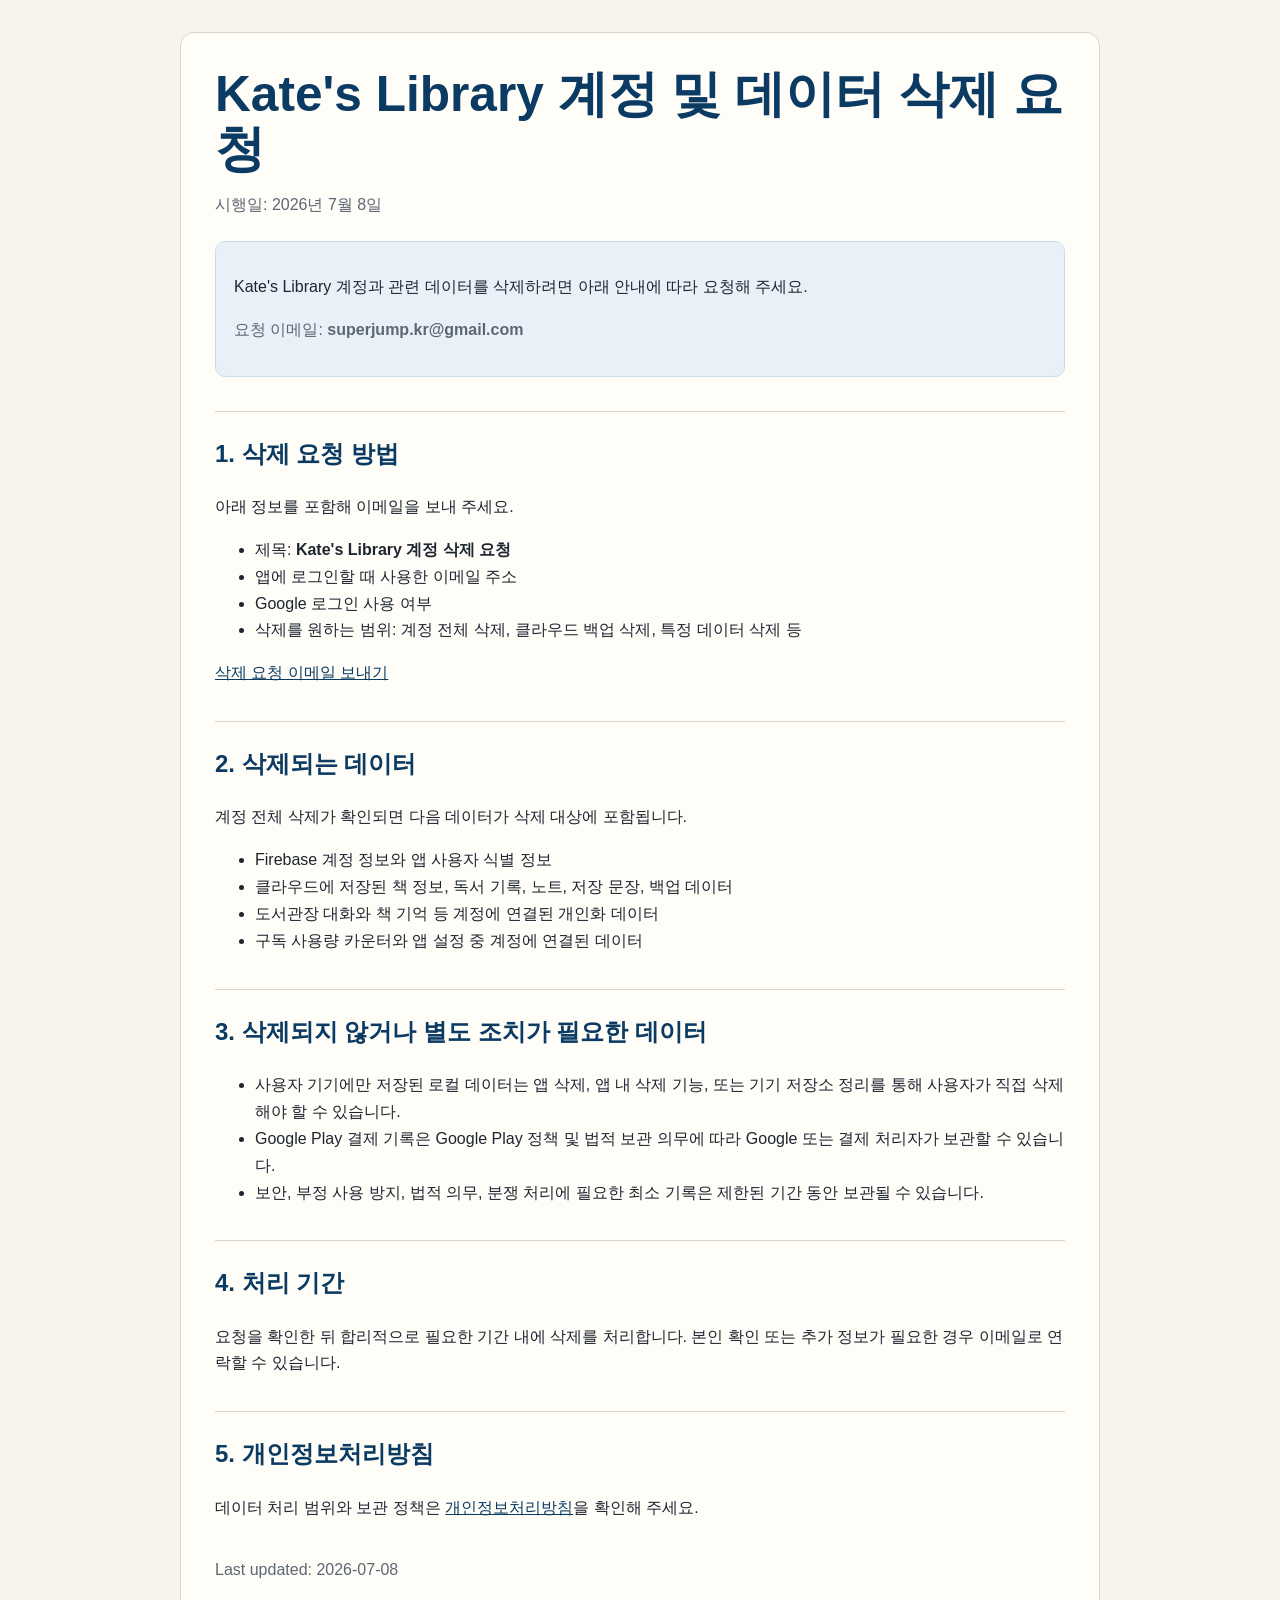
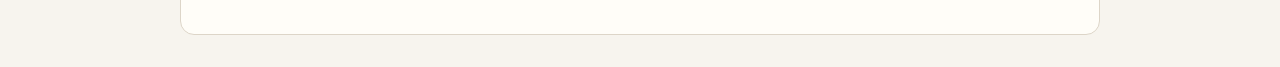
==== apps/kates-library/data-deletion/index.html @ 246c1195 "Add Kate's Library legal pages" ====
<!doctype html>
<html lang="ko">
  <head>
    <meta charset="utf-8">
    <meta name="viewport" content="width=device-width, initial-scale=1">
    <title>Kate's Library 계정 및 데이터 삭제 요청</title>
    <link rel="stylesheet" href="../../../assets/styles.css">
  </head>
  <body>
    <main>
      <h1>Kate's Library 계정 및 데이터 삭제 요청</h1>
      <p class="meta">시행일: 2026년 7월 8일</p>

      <div class="callout">
        <p>Kate's Library 계정과 관련 데이터를 삭제하려면 아래 안내에 따라 요청해 주세요.</p>
        <p class="note">요청 이메일: <strong>superjump.kr@gmail.com</strong></p>
      </div>

      <h2>1. 삭제 요청 방법</h2>
      <p>아래 정보를 포함해 이메일을 보내 주세요.</p>
      <ul>
        <li>제목: <strong>Kate's Library 계정 삭제 요청</strong></li>
        <li>앱에 로그인할 때 사용한 이메일 주소</li>
        <li>Google 로그인 사용 여부</li>
        <li>삭제를 원하는 범위: 계정 전체 삭제, 클라우드 백업 삭제, 특정 데이터 삭제 등</li>
      </ul>
      <p><a href="mailto:superjump.kr@gmail.com?subject=Kate's%20Library%20%EA%B3%84%EC%A0%95%20%EC%82%AD%EC%A0%9C%20%EC%9A%94%EC%B2%AD">삭제 요청 이메일 보내기</a></p>

      <h2>2. 삭제되는 데이터</h2>
      <p>계정 전체 삭제가 확인되면 다음 데이터가 삭제 대상에 포함됩니다.</p>
      <ul>
        <li>Firebase 계정 정보와 앱 사용자 식별 정보</li>
        <li>클라우드에 저장된 책 정보, 독서 기록, 노트, 저장 문장, 백업 데이터</li>
        <li>도서관장 대화와 책 기억 등 계정에 연결된 개인화 데이터</li>
        <li>구독 사용량 카운터와 앱 설정 중 계정에 연결된 데이터</li>
      </ul>

      <h2>3. 삭제되지 않거나 별도 조치가 필요한 데이터</h2>
      <ul>
        <li>사용자 기기에만 저장된 로컬 데이터는 앱 삭제, 앱 내 삭제 기능, 또는 기기 저장소 정리를 통해 사용자가 직접 삭제해야 할 수 있습니다.</li>
        <li>Google Play 결제 기록은 Google Play 정책 및 법적 보관 의무에 따라 Google 또는 결제 처리자가 보관할 수 있습니다.</li>
        <li>보안, 부정 사용 방지, 법적 의무, 분쟁 처리에 필요한 최소 기록은 제한된 기간 동안 보관될 수 있습니다.</li>
      </ul>

      <h2>4. 처리 기간</h2>
      <p>요청을 확인한 뒤 합리적으로 필요한 기간 내에 삭제를 처리합니다. 본인 확인 또는 추가 정보가 필요한 경우 이메일로 연락할 수 있습니다.</p>

      <h2>5. 개인정보처리방침</h2>
      <p>데이터 처리 범위와 보관 정책은 <a href="../privacy-policy/">개인정보처리방침</a>을 확인해 주세요.</p>

      <footer>
        <p>Last updated: 2026-07-08</p>
      </footer>
    </main>
  </body>
</html>
---- assets/styles.css ----
:root {
  color-scheme: light;
  --bg: #f7f4ee;
  --paper: #fffdf8;
  --ink: #1d2530;
  --muted: #5d6673;
  --line: #ddd5c8;
  --accent: #0b3a63;
  --accent-soft: #e8f1f8;
}

* {
  box-sizing: border-box;
}

body {
  margin: 0;
  background: var(--bg);
  color: var(--ink);
  font-family: -apple-system, BlinkMacSystemFont, "Segoe UI", sans-serif;
  line-height: 1.68;
}

main {
  width: min(920px, calc(100% - 32px));
  margin: 32px auto;
  padding: 34px;
  background: var(--paper);
  border: 1px solid var(--line);
  border-radius: 14px;
}

h1 {
  margin: 0 0 8px;
  font-size: clamp(2rem, 4vw, 3.1rem);
  line-height: 1.1;
  color: var(--accent);
}

h2 {
  margin-top: 34px;
  padding-top: 22px;
  border-top: 1px solid var(--line);
  color: var(--accent);
}

h3 {
  margin-top: 24px;
}

p,
li {
  font-size: 1rem;
}

a {
  color: var(--accent);
}

.meta,
.note {
  color: var(--muted);
}

.callout {
  margin: 22px 0;
  padding: 16px 18px;
  border-radius: 10px;
  background: var(--accent-soft);
  border: 1px solid #c9dceb;
}

table {
  width: 100%;
  border-collapse: collapse;
  margin: 18px 0;
}

th,
td {
  text-align: left;
  vertical-align: top;
  border-bottom: 1px solid var(--line);
  padding: 10px 8px;
}

footer {
  margin-top: 36px;
  color: var(--muted);
  font-size: 0.95rem;
}

@media (max-width: 640px) {
  main {
    width: 100%;
    min-height: 100vh;
    margin: 0;
    padding: 24px 18px;
    border: 0;
    border-radius: 0;
  }
}
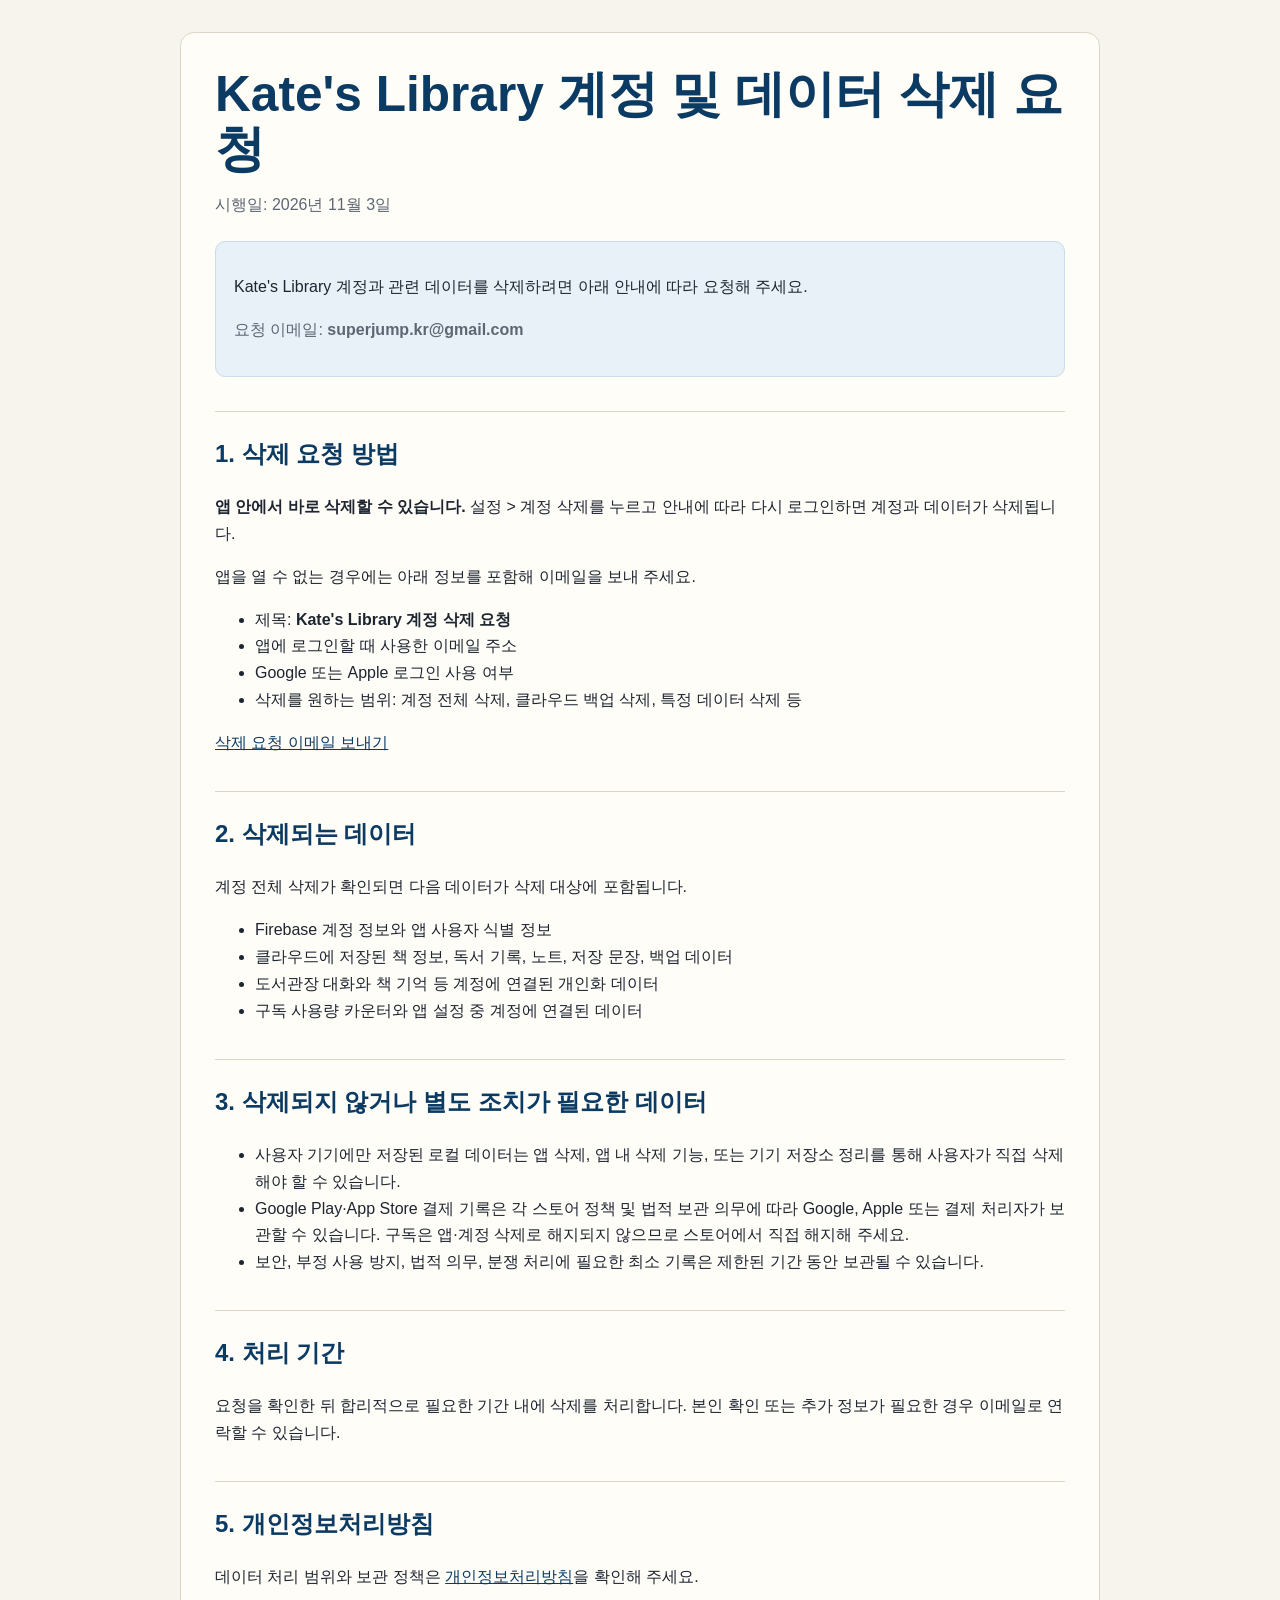
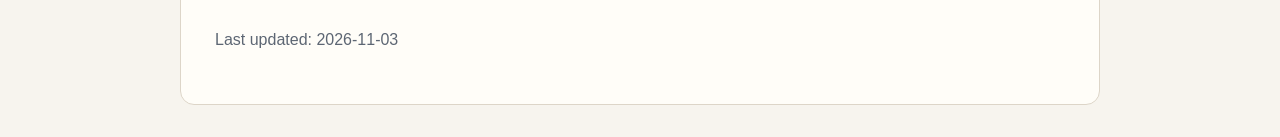
==== commit cebb286f: "kates-library: 방침·삭제 안내 HTML 도 iOS 내용으로 갱신 (페이지는 index.html 에서 만들어진다)" ====
--- a/apps/kates-library/data-deletion/index.html
+++ b/apps/kates-library/data-deletion/index.html
@@ -9,7 +9,7 @@
   <body>
     <main>
       <h1>Kate's Library 계정 및 데이터 삭제 요청</h1>
-      <p class="meta">시행일: 2026년 7월 8일</p>
+      <p class="meta">시행일: 2026년 11월 3일</p>
 
       <div class="callout">
         <p>Kate's Library 계정과 관련 데이터를 삭제하려면 아래 안내에 따라 요청해 주세요.</p>
@@ -17,11 +17,12 @@
       </div>
 
       <h2>1. 삭제 요청 방법</h2>
-      <p>아래 정보를 포함해 이메일을 보내 주세요.</p>
+      <p><strong>앱 안에서 바로 삭제할 수 있습니다.</strong> 설정 &gt; 계정 삭제를 누르고 안내에 따라 다시 로그인하면 계정과 데이터가 삭제됩니다.</p>
+      <p>앱을 열 수 없는 경우에는 아래 정보를 포함해 이메일을 보내 주세요.</p>
       <ul>
         <li>제목: <strong>Kate's Library 계정 삭제 요청</strong></li>
         <li>앱에 로그인할 때 사용한 이메일 주소</li>
-        <li>Google 로그인 사용 여부</li>
+        <li>Google 또는 Apple 로그인 사용 여부</li>
         <li>삭제를 원하는 범위: 계정 전체 삭제, 클라우드 백업 삭제, 특정 데이터 삭제 등</li>
       </ul>
       <p><a href="mailto:superjump.kr@gmail.com?subject=Kate's%20Library%20%EA%B3%84%EC%A0%95%20%EC%82%AD%EC%A0%9C%20%EC%9A%94%EC%B2%AD">삭제 요청 이메일 보내기</a></p>
@@ -38,7 +39,7 @@
       <h2>3. 삭제되지 않거나 별도 조치가 필요한 데이터</h2>
       <ul>
         <li>사용자 기기에만 저장된 로컬 데이터는 앱 삭제, 앱 내 삭제 기능, 또는 기기 저장소 정리를 통해 사용자가 직접 삭제해야 할 수 있습니다.</li>
-        <li>Google Play 결제 기록은 Google Play 정책 및 법적 보관 의무에 따라 Google 또는 결제 처리자가 보관할 수 있습니다.</li>
+        <li>Google Play·App Store 결제 기록은 각 스토어 정책 및 법적 보관 의무에 따라 Google, Apple 또는 결제 처리자가 보관할 수 있습니다. 구독은 앱·계정 삭제로 해지되지 않으므로 스토어에서 직접 해지해 주세요.</li>
         <li>보안, 부정 사용 방지, 법적 의무, 분쟁 처리에 필요한 최소 기록은 제한된 기간 동안 보관될 수 있습니다.</li>
       </ul>
 
@@ -49,7 +50,7 @@
       <p>데이터 처리 범위와 보관 정책은 <a href="../privacy-policy/">개인정보처리방침</a>을 확인해 주세요.</p>
 
       <footer>
-        <p>Last updated: 2026-07-08</p>
+        <p>Last updated: 2026-11-03</p>
       </footer>
     </main>
   </body>
